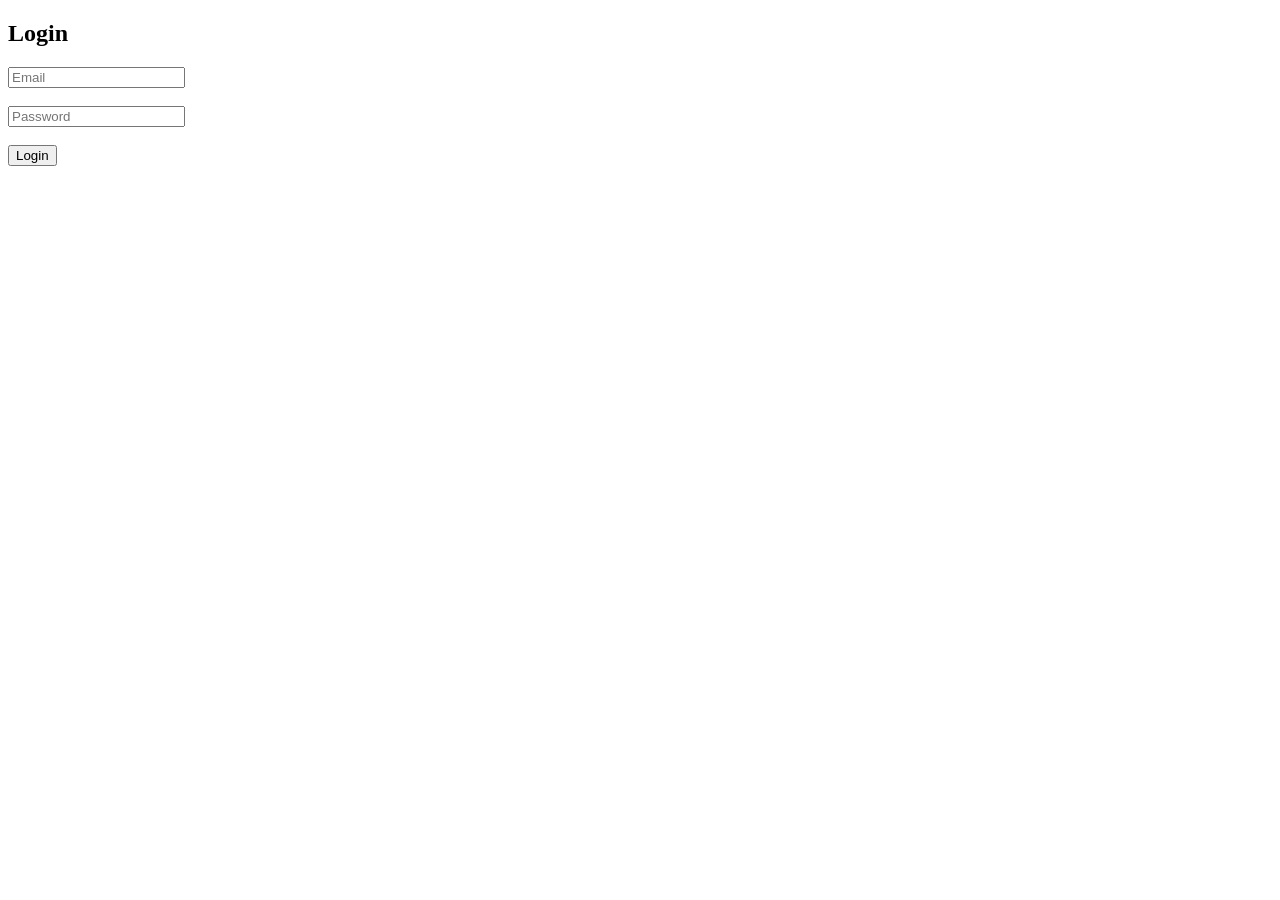
==== src/main/resources/static/organizer.html @ 8124739b "made login and register page and made live QR image" ====
<!DOCTYPE html>
<html>
<head>
    <title>Organizer - Live QR</title>
</head>
<body>
<h2>Organizer Panel</h2>
<p id="userInfo"></p>

<label>Event ID: </label>
<input type="number" id="eventId" placeholder="Event ID" />
<button onclick="startQr()">Show Live QR</button>
<button onclick="stopQr()">Stop</button>

<br><br>
<img id="qrImage" src="" alt="QR will appear here" width="300" height="300" />

<script>
    const token = localStorage.getItem("token");
    const role = localStorage.getItem("role");

    // auth check
    if (!token || role !== "ORGANIZER") {
        window.location.href = "login.html";
    }

    document.getElementById("userInfo").innerText = "Logged in as: " + localStorage.getItem("name");

    let intervalId = null;

    async function refreshQr(eventId) {
        const res = await fetch(`/api/events/${eventId}/live-qr-image`, {
            headers: { "Authorization": "Bearer " + token }
        });

        if (!res.ok) {
            alert("Failed to load QR. Check event ID or login again.");
            stopQr();
            return;
        }

        const blob = await res.blob();
        document.getElementById("qrImage").src = URL.createObjectURL(blob);
    }

    function startQr() {
        const eventId = document.getElementById("eventId").value;
        if (!eventId) {
            alert("Enter event ID first");
            return;
        }

        refreshQr(eventId); // turant pehli baar
        intervalId = setInterval(() => refreshQr(eventId), 25000); // har 25 sec refresh
    }

    function stopQr() {
        if (intervalId) {
            clearInterval(intervalId);
            intervalId = null;
        }
        document.getElementById("qrImage").src = "";
    }
</script>
</body>
</html>
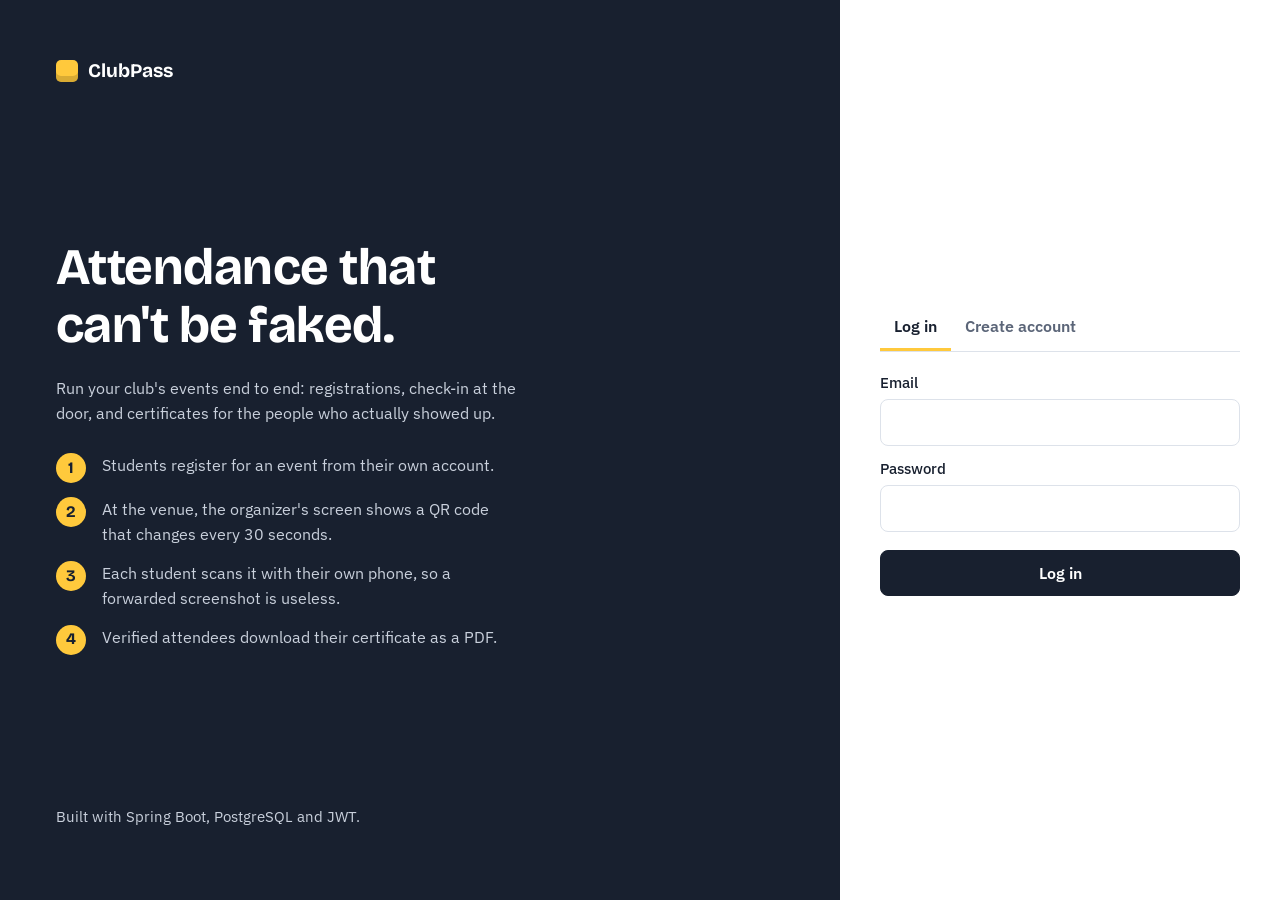
==== commit 9f0de91e: "Build organizer and attendee web UI with QR scanning Co-Authored-By: Claude Opus 5.5 <noreply@anthro" ====
--- a/src/main/resources/static/organizer.html
+++ b/src/main/resources/static/organizer.html
@@ -1,66 +1,279 @@
 <!DOCTYPE html>
-<html>
+<html lang="en">
 <head>
-    <title>Organizer - Live QR</title>
+  <meta charset="UTF-8">
+  <meta name="viewport" content="width=device-width, initial-scale=1">
+  <title>ClubPass · Organizer</title>
+  <link rel="stylesheet" href="css/app.css">
 </head>
 <body>
-<h2>Organizer Panel</h2>
-<p id="userInfo"></p>
-
-<label>Event ID: </label>
-<input type="number" id="eventId" placeholder="Event ID" />
-<button onclick="startQr()">Show Live QR</button>
-<button onclick="stopQr()">Stop</button>
-
-<br><br>
-<img id="qrImage" src="" alt="QR will appear here" width="300" height="300" />
-
+<header class="topbar">
+  <div class="brand"><span class="brand-mark"></span>ClubPass</div>
+  <div class="who"><span>Organizer <strong id="who-name"></strong></span><button class="link" id="logout">Log out</button></div>
+</header>
+
+<main class="page">
+  <div class="columns">
+    <aside>
+      <section class="panel">
+        <h2>New club</h2>
+        <form id="club-form" novalidate>
+          <label for="club-name">Club name</label>
+          <input id="club-name" required maxlength="255">
+          <label for="club-desc">What the club does</label>
+          <textarea id="club-desc" maxlength="500"></textarea>
+          <button type="submit" class="full secondary">Create club</button>
+        </form>
+        <div id="club-msg" class="msg" role="status"></div>
+      </section>
+
+      <section class="panel">
+        <h2>New event</h2>
+        <form id="event-form" novalidate>
+          <label for="ev-club">Club</label>
+          <select id="ev-club" required></select>
+          <label for="ev-title">Title</label>
+          <input id="ev-title" required>
+          <label for="ev-desc">Description</label>
+          <textarea id="ev-desc" maxlength="1000"></textarea>
+          <label for="ev-location">Venue</label>
+          <input id="ev-location" required>
+          <div class="row">
+            <div>
+              <label for="ev-date">Starts</label>
+              <input id="ev-date" type="datetime-local" required>
+            </div>
+            <div>
+              <label for="ev-cap">Seats</label>
+              <input id="ev-cap" type="number" min="1" value="50" required>
+            </div>
+          </div>
+          <button type="submit" class="full">Create event</button>
+        </form>
+        <div id="event-msg" class="msg" role="status"></div>
+      </section>
+    </aside>
+
+    <section class="panel">
+      <h2>Your events</h2>
+      <p class="hint">Open the live check-in on the venue screen when the event starts. The code changes every 30 seconds.</p>
+      <div id="events"></div>
+    </section>
+  </div>
+</main>
+
+<!-- Live check-in pass -->
+<div class="pass-overlay" id="pass" role="dialog" aria-modal="true" aria-labelledby="pass-title">
+  <div class="pass">
+    <div class="pass-stub">
+      <h2 id="pass-title"></h2>
+      <p class="meta" id="pass-meta"></p>
+      <div class="qr-frame"><img id="qr" alt="Live check-in QR code"></div>
+      <div class="ring" aria-live="off">
+        <svg width="40" height="40" viewBox="0 0 40 40">
+          <circle class="track" cx="20" cy="20" r="16"></circle>
+          <circle class="bar" id="ring-bar" cx="20" cy="20" r="16" stroke-dasharray="100.5" stroke-dashoffset="0"></circle>
+        </svg>
+        <span>New code in <span id="ring-secs">30</span>s</span>
+      </div>
+    </div>
+    <div class="pass-body">
+      <h2>Scan to check in</h2>
+      <p class="hint">Students open ClubPass on their phone, tap "Check in" on this event and scan the code.</p>
+      <div class="counts">
+        <div><b id="count-in">0</b><span>checked in</span></div>
+        <div><b id="count-reg">0</b><span>registered</span></div>
+      </div>
+      <ul class="roster" id="roster"></ul>
+      <button class="secondary pass-close" id="pass-close">Close check-in</button>
+    </div>
+  </div>
+</div>
+
+<script src="js/api.js"></script>
 <script>
-    const token = localStorage.getItem("token");
-    const role = localStorage.getItem("role");
-
-    // auth check
-    if (!token || role !== "ORGANIZER") {
-        window.location.href = "login.html";
-    }
-
-    document.getElementById("userInfo").innerText = "Logged in as: " + localStorage.getItem("name");
-
-    let intervalId = null;
-
-    async function refreshQr(eventId) {
-        const res = await fetch(`/api/events/${eventId}/live-qr-image`, {
-            headers: { "Authorization": "Bearer " + token }
-        });
-
-        if (!res.ok) {
-            alert("Failed to load QR. Check event ID or login again.");
-            stopQr();
-            return;
+  if (Session.require('ORGANIZER')) init();
+
+  async function init() {
+    fillTopbar();
+    document.getElementById('club-form').addEventListener('submit', createClub);
+    document.getElementById('event-form').addEventListener('submit', createEvent);
+    document.getElementById('pass-close').addEventListener('click', closePass);
+    document.addEventListener('keydown', e => { if (e.key === 'Escape') closePass(); });
+    await Promise.all([loadClubs(), loadEvents()]);
+  }
+
+  // ---------- clubs ----------
+  async function loadClubs() {
+    const select = document.getElementById('ev-club');
+    try {
+      const clubs = await api('/api/clubs/mine');
+      select.innerHTML = clubs.length
+        ? clubs.map(c => `<option value="${c.id}">${escapeHtml(c.name)}</option>`).join('')
+        : '<option value="">Create a club first</option>';
+    } catch (err) {
+      select.innerHTML = '<option value="">Could not load clubs</option>';
+    }
+  }
+
+  async function createClub(e) {
+    e.preventDefault();
+    const msg = document.getElementById('club-msg');
+    hideMsg(msg);
+    try {
+      const club = await api('/api/clubs', {
+        method: 'POST',
+        body: {
+          name: document.getElementById('club-name').value,
+          description: document.getElementById('club-desc').value
         }
-
-        const blob = await res.blob();
-        document.getElementById("qrImage").src = URL.createObjectURL(blob);
-    }
-
-    function startQr() {
-        const eventId = document.getElementById("eventId").value;
-        if (!eventId) {
-            alert("Enter event ID first");
-            return;
+      });
+      e.target.reset();
+      showMsg(msg, `Created ${club.name}.`, 'ok');
+      await loadClubs();
+      document.getElementById('ev-club').value = club.id;
+    } catch (err) {
+      showMsg(msg, err.message);
+    }
+  }
+
+  // ---------- events ----------
+  let events = [];
+
+  async function loadEvents() {
+    const box = document.getElementById('events');
+    try {
+      events = await api('/api/events/mine');
+      if (!events.length) {
+        box.innerHTML = '<p class="empty">No events yet. Create a club, then add your first event on the left.</p>';
+        return;
+      }
+      box.innerHTML = events.map(ev => {
+        const pct = Math.min(100, Math.round(ev.registeredCount / ev.capacity * 100));
+        return `
+        <article class="event">
+          <div class="date-chip"><span class="d">${fmt.day(ev.eventDate)}</span><span class="m">${fmt.month(ev.eventDate)}</span></div>
+          <div>
+            <h3>${escapeHtml(ev.title)}</h3>
+            <div class="meta">${escapeHtml(ev.clubName)}, ${escapeHtml(ev.location)}, ${fmt.time(ev.eventDate)}</div>
+            <div class="meta">${ev.registeredCount} of ${ev.capacity} seats taken</div>
+            <div class="capacity"><span style="width:${pct}%"></span></div>
+          </div>
+          <div class="actions">
+            <button class="accent" data-live="${ev.id}">Start live check-in</button>
+          </div>
+        </article>`;
+      }).join('');
+      box.querySelectorAll('[data-live]').forEach(b =>
+        b.addEventListener('click', () => openPass(Number(b.dataset.live))));
+    } catch (err) {
+      box.innerHTML = `<p class="empty">${escapeHtml(err.message)}</p>`;
+    }
+  }
+
+  async function createEvent(e) {
+    e.preventDefault();
+    const msg = document.getElementById('event-msg');
+    hideMsg(msg);
+    const clubId = document.getElementById('ev-club').value;
+    if (!clubId) { showMsg(msg, 'Create a club before adding events.'); return; }
+    const date = document.getElementById('ev-date').value;
+    if (!date) { showMsg(msg, 'Pick when the event starts.'); return; }
+    try {
+      const ev = await api('/api/events', {
+        method: 'POST',
+        body: {
+          clubId: Number(clubId),
+          title: document.getElementById('ev-title').value,
+          description: document.getElementById('ev-desc').value,
+          location: document.getElementById('ev-location').value,
+          eventDate: date.length === 16 ? date + ':00' : date,
+          capacity: Number(document.getElementById('ev-cap').value)
         }
-
-        refreshQr(eventId); // turant pehli baar
-        intervalId = setInterval(() => refreshQr(eventId), 25000); // har 25 sec refresh
-    }
-
-    function stopQr() {
-        if (intervalId) {
-            clearInterval(intervalId);
-            intervalId = null;
-        }
-        document.getElementById("qrImage").src = "";
-    }
+      });
+      e.target.reset();
+      document.getElementById('ev-cap').value = 50;
+      await loadClubs();
+      showMsg(msg, `Created ${ev.title}.`, 'ok');
+      await loadEvents();
+    } catch (err) {
+      showMsg(msg, err.message);
+    }
+  }
+
+  // ---------- live check-in pass ----------
+  const RING = 100.5; // circumference for r=16
+  let liveEventId = null, qrTimer = null, tickTimer = null, rosterTimer = null;
+  let secondsLeft = 30, windowSecs = 30, seen = new Set();
+
+  async function openPass(eventId) {
+    const ev = events.find(x => x.id === eventId);
+    liveEventId = eventId;
+    seen = new Set();
+    document.getElementById('pass-title').textContent = ev ? ev.title : 'Live check-in';
+    document.getElementById('pass-meta').textContent = ev ? `${ev.clubName}, ${ev.location}` : '';
+    document.getElementById('roster').innerHTML = '';
+    document.getElementById('pass').classList.add('show');
+    document.getElementById('pass-close').focus();
+    await refreshQr();
+    await refreshRoster();
+    tickTimer = setInterval(tick, 1000);
+    rosterTimer = setInterval(refreshRoster, 4000);
+  }
+
+  function closePass() {
+    if (!liveEventId) return;
+    clearTimeout(qrTimer); clearInterval(tickTimer); clearInterval(rosterTimer);
+    liveEventId = null;
+    document.getElementById('pass').classList.remove('show');
+    document.getElementById('qr').removeAttribute('src');
+    loadEvents();
+  }
+
+  async function refreshQr() {
+    if (!liveEventId) return;
+    try {
+      const res = await api(`/api/events/${liveEventId}/live-qr-image`, { raw: true });
+      secondsLeft = Number(res.headers.get('X-Expires-In')) || 30;
+      const blob = await res.blob();
+      const img = document.getElementById('qr');
+      if (img.src) URL.revokeObjectURL(img.src);
+      img.src = URL.createObjectURL(blob);
+      paintRing();
+      // fetch the next code right after this one rotates
+      clearTimeout(qrTimer);
+      qrTimer = setTimeout(refreshQr, secondsLeft * 1000 + 300);
+    } catch (err) {
+      alert(err.message);
+      closePass();
+    }
+  }
+
+  function tick() {
+    secondsLeft = Math.max(0, secondsLeft - 1);
+    paintRing();
+  }
+
+  function paintRing() {
+    document.getElementById('ring-secs').textContent = secondsLeft;
+    document.getElementById('ring-bar').style.strokeDashoffset = RING * (1 - secondsLeft / windowSecs);
+  }
+
+  async function refreshRoster() {
+    if (!liveEventId) return;
+    try {
+      const people = await api(`/api/events/${liveEventId}/attendees`);
+      const inList = people.filter(p => p.attended)
+        .sort((a, b) => new Date(b.attendedAt) - new Date(a.attendedAt));
+      document.getElementById('count-in').textContent = inList.length;
+      document.getElementById('count-reg').textContent = people.length;
+      document.getElementById('roster').innerHTML = inList.length
+        ? inList.map(p => `<li class="${seen.has(p.registrationId) ? '' : 'new'}">
+              <span>${escapeHtml(p.name)}</span><span class="meta">${fmt.time(p.attendedAt)}</span></li>`).join('')
+        : '<li><span class="meta">Check-ins will appear here as students scan.</span></li>';
+      inList.forEach(p => seen.add(p.registrationId));
+    } catch (_) { /* keep the last roster on a transient error */ }
+  }
 </script>
 </body>
-</html>+</html>
--- a/src/main/resources/static/css/app.css
+++ b/src/main/resources/static/css/app.css
@@ -0,0 +1,258 @@
+@import url('https://fonts.googleapis.com/css2?family=Bricolage+Grotesque:opsz,wght@12..96,500;12..96,700&family=IBM+Plex+Sans:wght@400;500;600&display=swap');
+
+:root {
+  --ink: #18202f;
+  --ink-soft: #5b6578;
+  --paper: #f3f5f8;
+  --surface: #ffffff;
+  --line: #dde2ea;
+  --band: #ffc93c;        /* wristband yellow: the one accent */
+  --band-deep: #8a6400;
+  --ok: #1e7a50;
+  --ok-bg: #e4f4ec;
+  --bad: #b23a26;
+  --bad-bg: #fbe9e5;
+  --radius: 10px;
+  --display: 'Bricolage Grotesque', 'Segoe UI', sans-serif;
+  --body: 'IBM Plex Sans', 'Segoe UI', sans-serif;
+}
+
+* { box-sizing: border-box; }
+
+html, body { margin: 0; }
+
+body {
+  font-family: var(--body);
+  font-size: 16px;
+  line-height: 1.55;
+  color: var(--ink);
+  background: var(--paper);
+}
+
+h1, h2, h3 {
+  font-family: var(--display);
+  font-weight: 700;
+  line-height: 1.15;
+  margin: 0 0 .4em;
+  letter-spacing: -0.01em;
+}
+h1 { font-size: 2.1rem; }
+h2 { font-size: 1.4rem; }
+h3 { font-size: 1.1rem; }
+
+p { margin: 0 0 1em; }
+
+a { color: var(--ink); }
+
+:focus-visible { outline: 3px solid var(--band); outline-offset: 2px; }
+
+/* ---------- top bar ---------- */
+.topbar {
+  display: flex;
+  align-items: center;
+  justify-content: space-between;
+  gap: 16px;
+  padding: 14px 24px;
+  background: var(--ink);
+  color: #fff;
+}
+.brand {
+  font-family: var(--display);
+  font-weight: 700;
+  font-size: 1.2rem;
+  display: flex;
+  align-items: center;
+  gap: 10px;
+}
+.brand-mark {
+  width: 22px; height: 22px;
+  border-radius: 5px;
+  background: var(--band);
+  box-shadow: inset 0 -6px 0 rgba(0,0,0,.15);
+}
+.who { display: flex; align-items: center; gap: 14px; font-size: .95rem; color: #c9d0dc; }
+.who strong { color: #fff; font-weight: 500; }
+
+/* ---------- layout ---------- */
+.page { max-width: 1080px; margin: 0 auto; padding: 32px 24px 64px; }
+.columns { display: grid; grid-template-columns: 340px 1fr; gap: 32px; align-items: start; }
+.columns.even { grid-template-columns: 1fr 1fr; }
+@media (max-width: 860px) { .columns, .columns.even { grid-template-columns: 1fr; } }
+
+.panel {
+  background: var(--surface);
+  border: 1px solid var(--line);
+  border-radius: var(--radius);
+  padding: 22px;
+  margin-bottom: 24px;
+}
+.panel > h2 { margin-bottom: 14px; }
+.hint { color: var(--ink-soft); font-size: .92rem; }
+
+/* ---------- forms ---------- */
+label { display: block; font-weight: 500; font-size: .92rem; margin: 12px 0 4px; }
+input, select, textarea {
+  width: 100%;
+  font: inherit;
+  padding: 10px 12px;
+  border: 1px solid var(--line);
+  border-radius: 8px;
+  background: #fff;
+  color: var(--ink);
+}
+input:focus, select:focus, textarea:focus { outline: none; border-color: var(--ink); box-shadow: 0 0 0 3px rgba(255,201,60,.55); }
+textarea { resize: vertical; min-height: 70px; }
+.row { display: grid; grid-template-columns: 1fr 1fr; gap: 12px; }
+
+button, .btn {
+  font: inherit;
+  font-weight: 600;
+  border: 1px solid var(--ink);
+  background: var(--ink);
+  color: #fff;
+  border-radius: 8px;
+  padding: 10px 16px;
+  cursor: pointer;
+  text-decoration: none;
+  display: inline-block;
+}
+button:hover { background: #2a3550; }
+button.secondary { background: #fff; color: var(--ink); }
+button.secondary:hover { background: var(--paper); }
+button.accent { background: var(--band); border-color: var(--band-deep); color: var(--ink); }
+button.accent:hover { background: #ffd666; }
+button.link { background: none; border: none; color: #c9d0dc; padding: 0; text-decoration: underline; font-weight: 500; }
+button:disabled { opacity: .5; cursor: not-allowed; }
+.full { width: 100%; margin-top: 18px; }
+
+/* ---------- messages ---------- */
+.msg { margin-top: 12px; padding: 10px 12px; border-radius: 8px; font-size: .94rem; display: none; }
+.msg.show { display: block; }
+.msg.error { background: var(--bad-bg); color: var(--bad); }
+.msg.ok { background: var(--ok-bg); color: var(--ok); }
+
+/* ---------- event list ---------- */
+.event {
+  display: grid;
+  grid-template-columns: 74px 1fr auto;
+  gap: 18px;
+  align-items: center;
+  padding: 16px 0;
+  border-top: 1px solid var(--line);
+}
+.event:first-of-type { border-top: none; }
+.date-chip {
+  text-align: center;
+  border: 2px solid var(--ink);
+  border-radius: 8px;
+  padding: 6px 0;
+  line-height: 1.1;
+}
+.date-chip .d { font-family: var(--display); font-size: 1.6rem; font-weight: 700; display: block; }
+.date-chip .m { font-size: .8rem; color: var(--ink-soft); }
+.event h3 { margin: 0 0 2px; }
+.meta { color: var(--ink-soft); font-size: .92rem; }
+.actions { display: flex; gap: 8px; flex-wrap: wrap; justify-content: flex-end; }
+@media (max-width: 600px) {
+  .event { grid-template-columns: 60px 1fr; }
+  .actions { grid-column: 1 / -1; justify-content: flex-start; }
+}
+
+.tag { display: inline-block; font-size: .82rem; font-weight: 600; padding: 3px 9px; border-radius: 99px; }
+.tag.ok { background: var(--ok-bg); color: var(--ok); }
+.tag.wait { background: #eef1f6; color: var(--ink-soft); }
+.tag.full { background: var(--bad-bg); color: var(--bad); }
+
+.capacity { height: 5px; background: #eef1f6; border-radius: 3px; margin-top: 8px; max-width: 220px; overflow: hidden; }
+.capacity > span { display: block; height: 100%; background: var(--ink); }
+
+.empty { color: var(--ink-soft); padding: 18px 0 6px; }
+
+/* ---------- the live pass (the one bold element) ---------- */
+.pass-overlay {
+  position: fixed; inset: 0;
+  background: rgba(24,32,47,.86);
+  display: none;
+  align-items: center; justify-content: center;
+  padding: 20px;
+  z-index: 50;
+  overflow-y: auto;
+}
+.pass-overlay.show { display: flex; }
+.pass {
+  width: min(960px, 100%);
+  background: var(--surface);
+  border-radius: 16px;
+  display: grid;
+  grid-template-columns: minmax(0, 1.1fr) minmax(0, 1fr);
+  overflow: hidden;
+}
+@media (max-width: 820px) { .pass { grid-template-columns: 1fr; } }
+.pass-stub {
+  background: var(--band);
+  padding: 28px;
+  position: relative;
+  display: flex; flex-direction: column; align-items: center;
+}
+/* perforated edge between stub and body, like a tear-off ticket */
+.pass-stub::after {
+  content: '';
+  position: absolute; top: 0; right: -9px; bottom: 0; width: 18px;
+  background: radial-gradient(circle at 9px 12px, var(--surface) 6px, transparent 6.5px) 0 0 / 18px 24px repeat-y;
+}
+@media (max-width: 820px) { .pass-stub::after { display: none; } }
+.pass-stub h2 { font-size: 1.5rem; text-align: center; margin-bottom: 4px; }
+.pass-stub .meta { color: #4a3a00; text-align: center; margin-bottom: 18px; }
+.qr-frame { position: relative; width: min(340px, 100%); aspect-ratio: 1; }
+.qr-frame img { width: 100%; height: 100%; background: #fff; border-radius: 10px; padding: 10px; display: block; }
+.ring { display: flex; align-items: center; gap: 12px; margin-top: 18px; font-weight: 600; }
+.ring svg { transform: rotate(-90deg); }
+.ring circle { fill: none; stroke-width: 5; }
+.ring .track { stroke: rgba(24,32,47,.18); }
+.ring .bar { stroke: var(--ink); stroke-linecap: round; transition: stroke-dashoffset 1s linear; }
+.pass-body { padding: 28px; display: flex; flex-direction: column; min-height: 0; }
+.pass-body .counts { display: flex; gap: 28px; margin: 6px 0 16px; }
+.pass-body .counts b { font-family: var(--display); font-size: 2.2rem; display: block; line-height: 1; }
+.pass-body .counts span { color: var(--ink-soft); font-size: .9rem; }
+.roster { list-style: none; margin: 0; padding: 0; overflow-y: auto; max-height: 340px; border-top: 1px solid var(--line); }
+.roster li { display: flex; justify-content: space-between; gap: 10px; padding: 9px 0; border-bottom: 1px solid var(--line); font-size: .95rem; }
+.roster li.new { animation: arrive 1.2s ease-out; }
+@keyframes arrive { from { background: rgba(255,201,60,.5); } to { background: transparent; } }
+.pass-close { margin-top: 18px; align-self: flex-start; }
+
+/* ---------- scanner sheet ---------- */
+.scanner { margin-top: 14px; }
+#reader { width: 100%; max-width: 420px; border-radius: 10px; overflow: hidden; }
+.scanner-tools { display: flex; gap: 8px; flex-wrap: wrap; margin-top: 10px; }
+
+/* ---------- auth page ---------- */
+.auth {
+  min-height: 100vh;
+  display: grid;
+  grid-template-columns: 1fr minmax(320px, 440px);
+}
+@media (max-width: 860px) { .auth { grid-template-columns: 1fr; } .auth-story { display: none; } }
+.auth-story {
+  background: var(--ink);
+  color: #fff;
+  padding: 56px;
+  display: flex; flex-direction: column; justify-content: space-between;
+}
+.auth-story h1 { font-size: clamp(2.2rem, 4vw, 3.4rem); max-width: 14ch; }
+.auth-story p { color: #c9d0dc; max-width: 46ch; }
+.steps { list-style: none; padding: 0; margin: 28px 0 0; display: grid; gap: 14px; max-width: 46ch; }
+.steps li { display: grid; grid-template-columns: 34px 1fr; gap: 12px; color: #c9d0dc; }
+.steps li b { color: var(--ink); background: var(--band); border-radius: 50%; width: 30px; height: 30px; display: grid; place-items: center; font-family: var(--display); }
+.auth-form { padding: 56px 40px; background: var(--surface); display: flex; flex-direction: column; justify-content: center; }
+.tabs { display: flex; border-bottom: 1px solid var(--line); margin-bottom: 8px; }
+.tabs button { background: none; color: var(--ink-soft); border: none; border-bottom: 3px solid transparent; border-radius: 0; padding: 10px 14px; }
+.tabs button[aria-selected="true"] { color: var(--ink); border-bottom-color: var(--band); }
+.roles { display: grid; grid-template-columns: 1fr 1fr; gap: 10px; }
+.roles label { margin: 0; border: 1px solid var(--line); border-radius: 8px; padding: 10px 12px; cursor: pointer; font-weight: 500; }
+.roles input { width: auto; margin-right: 6px; }
+.roles label:has(input:checked) { border-color: var(--ink); background: #fffbea; }
+[hidden] { display: none !important; }
+
+@media (prefers-reduced-motion: reduce) {
+  * { animation: none !important; transition: none !important; }
+}
